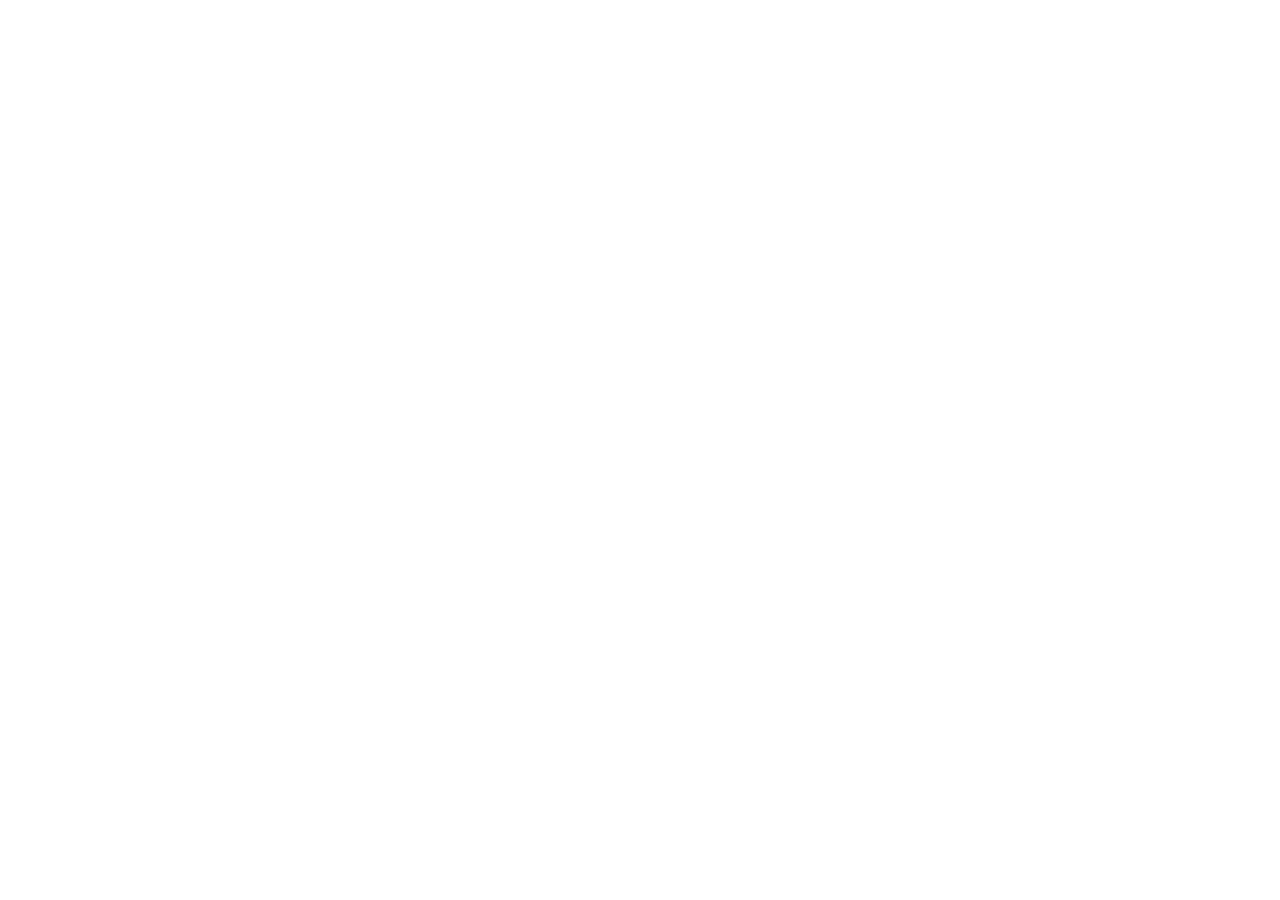
==== index.html @ 7c1869d9 "initial commit" ====
<!DOCTYPE html>
<html lang="pt-BR">

    <head>
        <meta charset="UTF-8">
        <meta name="viewport" content="width=device-width, initial-scale=1.0">
        <title>Lar Alegria de Viver Vovó Olívia</title>
    </head>

    <body>
        


    </body>
</html>
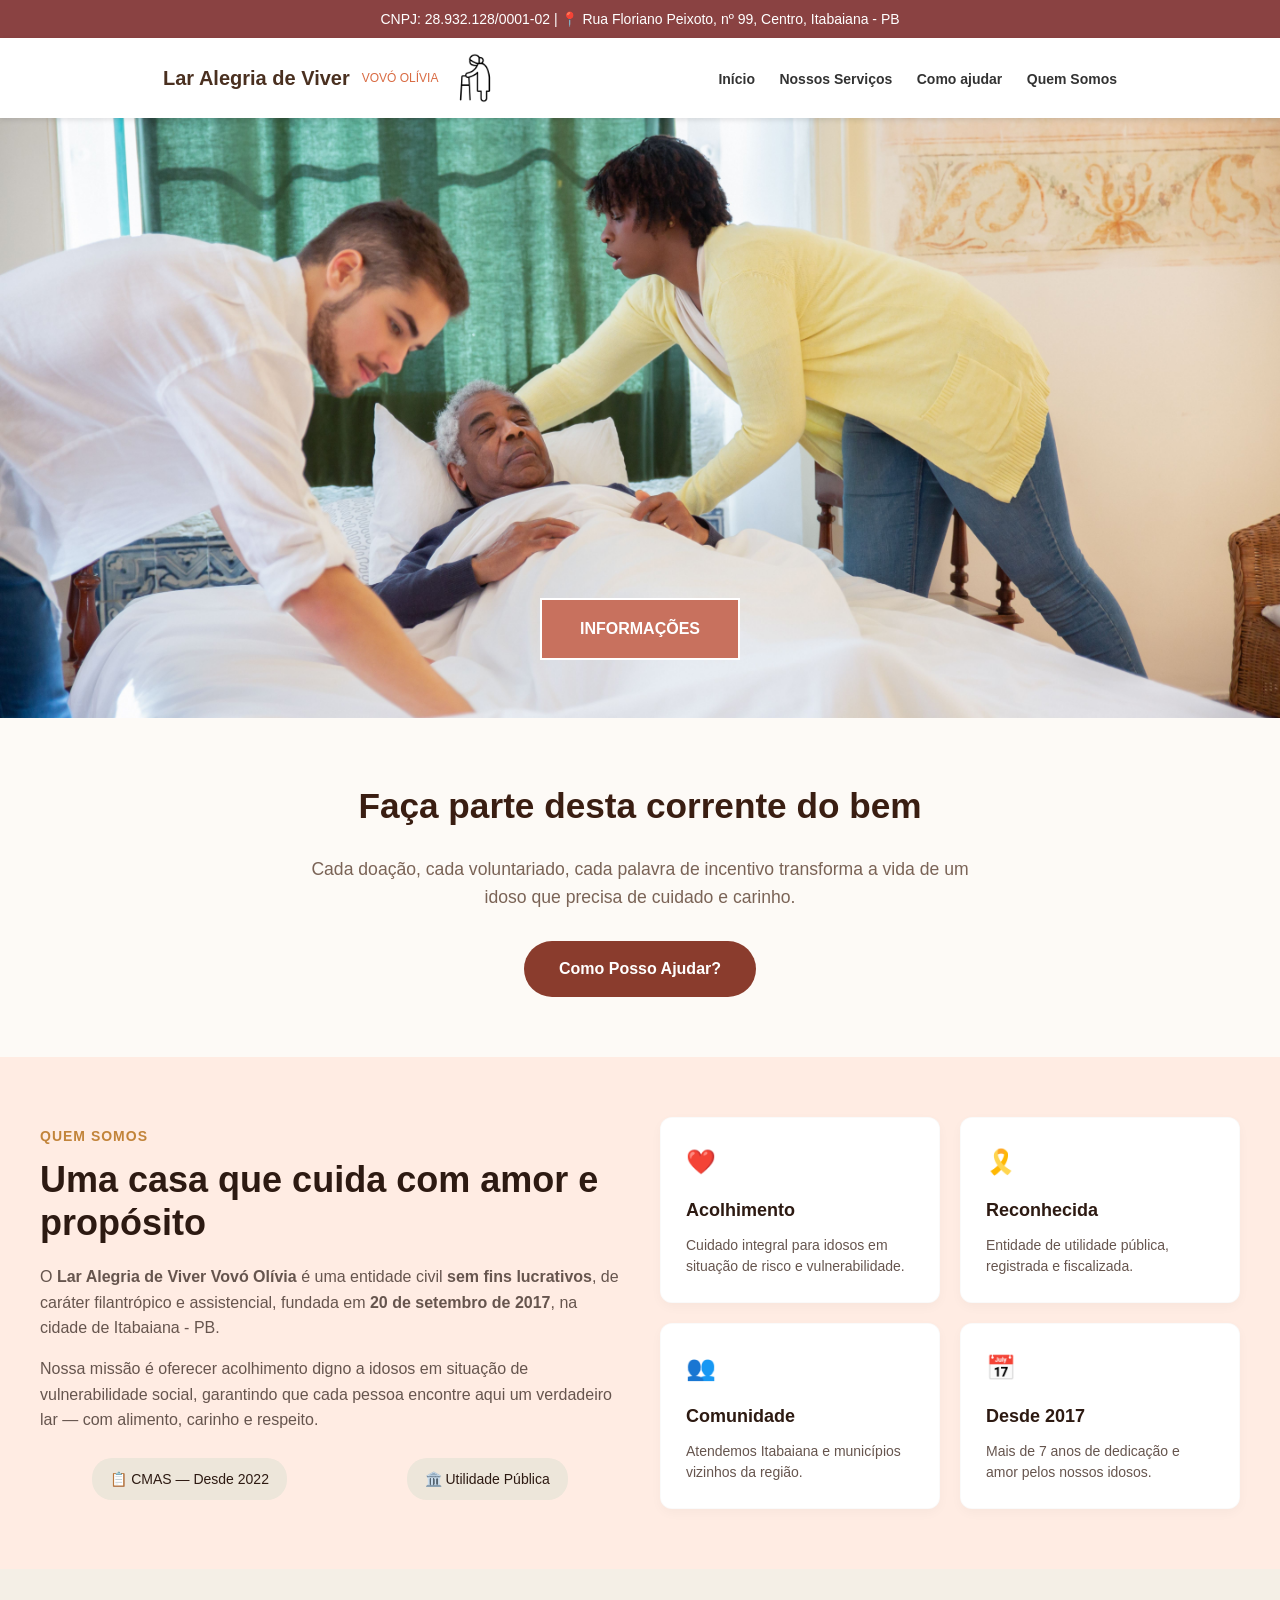
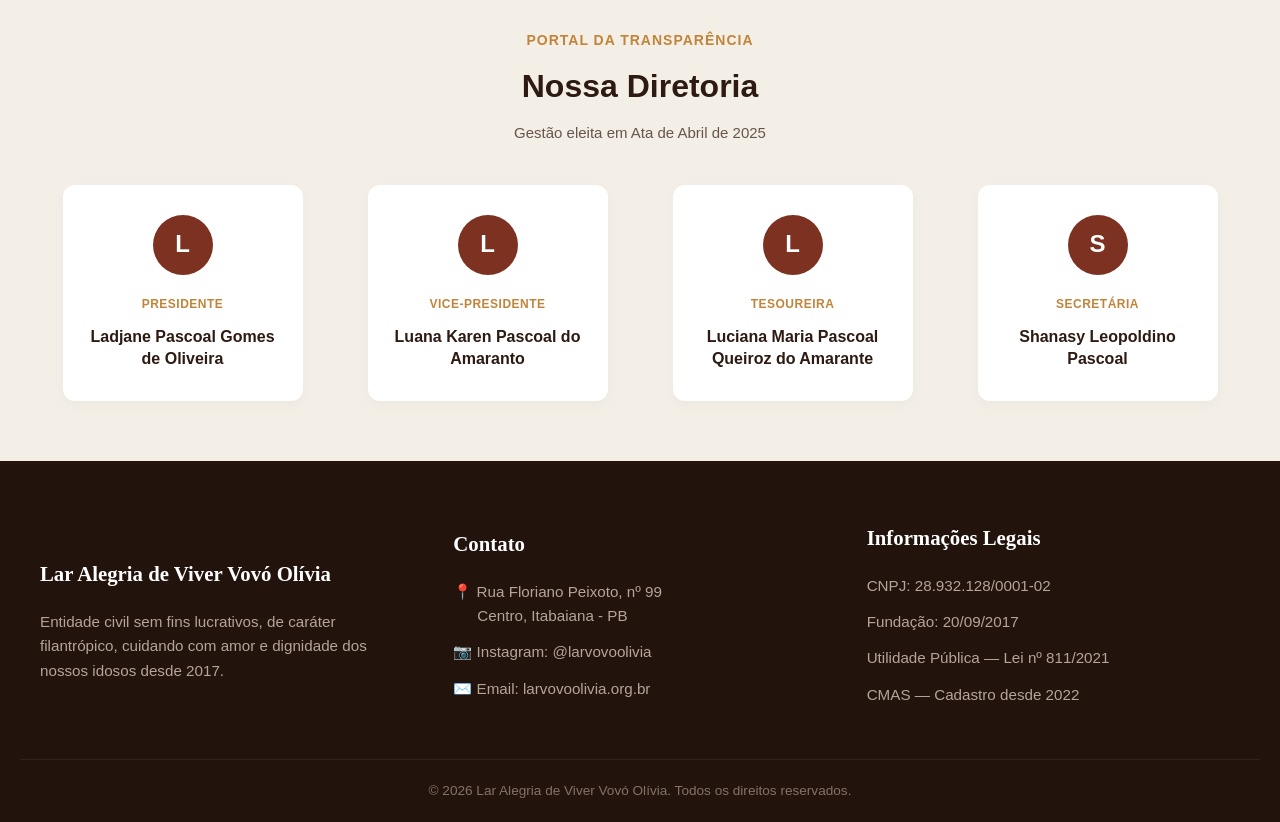
==== commit 224e0bd2: "finalizando a página principal" ====
--- a/index.html
+++ b/index.html
@@ -5,11 +5,167 @@
         <meta charset="UTF-8">
         <meta name="viewport" content="width=device-width, initial-scale=1.0">
         <title>Lar Alegria de Viver Vovó Olívia</title>
+        <link rel="stylesheet" href="css/style.css">
     </head>
 
     <body>
         
+        <div class="topo_info">
+            CNPJ: 28.932.128/0001-02 | 📍 Rua Floriano Peixoto, nº 99, Centro, Itabaiana - PB
+        </div>
 
+        <header>
+            <div class="logo">
+                <h1>Lar Alegria de Viver</h1>
+                <span>Vovó Olívia</span>
+                <img src="imgs/idosa_icone.png">
+            </div>
+
+            <nav>
+                <a href="index.html">Início</a>
+                <a href="">Nossos Serviços</a>
+                <a href="">Como ajudar</a>
+                <a href="#quem_somos">Quem Somos</a>
+            </nav>
+        </header>
+
+        <!--Banner-->
+
+        <section class="banner">
+            <a href="#info" class="botao_info">INFORMAÇÕES</a>
+        </section>
+
+    <section class="secao_cta">
+        <h2>Faça parte desta corrente do bem</h2>
+        <p>Cada doação, cada voluntariado, cada palavra de incentivo transforma a vida 
+            de um idoso que precisa de cuidado e carinho.
+        </p>
+        <a href="#" class="botao_ajudar">Como Posso Ajudar?</a>
+    </section>
+
+
+    <!--Aqui é onde fica as seções explicando sobre a equipe e o lar-->
+
+    <section id="quem_somos" class="secao_quem_somos">
+        <div class="container_quem_somos">
+            
+            <div class="conteudo_esquerdo">
+                <span class="subtitulo_laranja">QUEM SOMOS</span>
+                <h2>Uma casa que cuida com amor e propósito</h2>
+                
+                <p>O <strong>Lar Alegria de Viver Vovó Olívia</strong> é uma entidade civil <strong>sem fins lucrativos</strong>, de caráter filantrópico e assistencial, fundada em <strong>20 de setembro de 2017</strong>, na cidade de Itabaiana - PB.</p>
+                
+                <p>Nossa missão é oferecer acolhimento digno a idosos em situação de vulnerabilidade social, garantindo que cada pessoa encontre aqui um verdadeiro lar — com alimento, carinho e respeito.</p>
+                
+                <div class="tags_container">
+                    <span class="tag_status">📋 CMAS — Desde 2022</span>
+                    <span class="tag_status">🏛️ Utilidade Pública</span>
+                </div>
+            </div>
+
+            <div class="grid_cards_info">
+                <div class="card_info">
+                    <span class="icone_card">❤️</span>
+                    <h3>Acolhimento</h3>
+                    <p>Cuidado integral para idosos em situação de risco e vulnerabilidade.</p>
+                </div>
+                
+                <div class="card_info">
+                    <span class="icone_card">🎗️</span>
+                    <h3>Reconhecida</h3>
+                    <p>Entidade de utilidade pública, registrada e fiscalizada.</p>
+                </div>
+                
+                <div class="card_info">
+                    <span class="icone_card">👥</span>
+                    <h3>Comunidade</h3>
+                    <p>Atendemos Itabaiana e municípios vizinhos da região.</p>
+                </div>
+                
+                <div class="card_info">
+                    <span class="icone_card">📅</span>
+                    <h3>Desde 2017</h3>
+                    <p>Mais de 7 anos de dedicação e amor pelos nossos idosos.</p>
+                </div>
+            </div>
+
+        </div>
+    </section>
+
+    <section id="transparencia" class="secao_diretoria">
+        <div class="container_diretoria">
+            
+            <span class="subtitulo_laranja">PORTAL DA TRANSPARÊNCIA</span>
+            <h2>Nossa Diretoria</h2>
+            <p class="data_gestao">Gestão eleita em Ata de Abril de 2025</p>
+
+            <div class="grid_diretoria">
+                
+                <div class="card_membro">
+                    <div class="avatar_letra">L</div>
+                    <span class="cargo_membro">PRESIDENTE</span>
+                    <h4 class="nome_membro">Ladjane Pascoal Gomes de Oliveira</h4>
+                </div>
+
+                <div class="card_membro">
+                    <div class="avatar_letra">L</div>
+                    <span class="cargo_membro">VICE-PRESIDENTE</span>
+                    <h4 class="nome_membro">Luana Karen Pascoal do Amaranto</h4>
+                </div>
+
+                <div class="card_membro">
+                    <div class="avatar_letra">L</div>
+                    <span class="cargo_membro">TESOUREIRA</span>
+                    <h4 class="nome_membro">Luciana Maria Pascoal Queiroz do Amarante</h4>
+                </div>
+
+                <div class="card_membro">
+                    <div class="avatar_letra">S</div>
+                    <span class="cargo_membro">SECRETÁRIA</span>
+                    <h4 class="nome_membro">Shanasy Leopoldino Pascoal</h4>
+                </div>
+
+            </div>
+        </div>
+    </section>
+
+
+    <!--Final da página com todas as informações que Kauê mandou-->
+
+    <footer id="info">
+        <div class="footer_container">
+
+            <div class="footer_coluna">
+                <h3>Lar Alegria de Viver Vovó Olívia</h3>
+                <p>Entidade civil sem fins lucrativos, de caráter filantrópico, cuidando com amor e dignidade dos nossos idosos desde 2017.</p>
+            </div>
+
+            <div class="footer_coluna">
+                <h3>Contato</h3>
+                <ul>
+                    <li>📍 Rua Floriano Peixoto, nº 99 <br> <span class="indent_endereco">Centro, Itabaiana - PB</span></li>
+                    <li>📷 Instagram: @larvovoolivia</li>
+                    <li>✉️ Email: larvovoolivia.org.br</li>
+                </ul>
+            </div>
+
+            <div class="footer_coluna">
+                <h3>Informações Legais</h3>
+                <ul>
+                    <li>CNPJ: 28.932.128/0001-02</li>
+                    <li>Fundação: 20/09/2017</li>
+                    <li>Utilidade Pública — Lei nº 811/2021</li>
+                    <li>CMAS — Cadastro desde 2022</li>
+                </ul>
+            </div>
+
+        </div> 
+        <hr class="footer_linha">
+    
+        <div class="footer_copyright">
+            <p>&copy; 2026 Lar Alegria de Viver Vovó Olívia. Todos os direitos reservados.</p>
+        </div>
+    </footer>
 
     </body>
 </html>
--- a/css/style.css
+++ b/css/style.css
@@ -0,0 +1,412 @@
+/* Configurações Globais */
+
+/* Comportamento de rolagem suave ao clicar no link #info */
+html {
+    scroll-behavior: smooth;
+}
+
+*{
+    box-sizing: border-box;
+    margin: auto;
+    padding: 0;
+    font-family: Arial, Helvetica, sans-serif;
+}
+
+body
+{
+    background-color: bisque;
+    color:#333;
+    line-height: 1.6;
+}
+
+header
+{
+    background-color: white;
+    position: sticky;
+    top: 0;
+    box-shadow: 0 2px 5px rgba(0,0,0,0.1);
+    display: flex;
+    justify-content: space-between;
+    align-items: center;
+    padding: 15px 5%;
+    z-index: 100;
+}
+
+.topo_info
+{
+    background-color: rgb(138, 66, 66);
+    color: white;
+    text-align: center;
+    padding: 8px;
+    font-size: 14px;
+}
+
+.logo 
+{
+    display: flex;
+    flex-direction: row;
+    align-items: center;
+    gap: 12px;
+}
+
+.logo h1 
+{
+      font-size: 20px;
+      color: #4A3020;
+    }
+
+.logo span 
+{
+    color: #D96B43;
+    font-size: 12px;
+    display: block;
+    text-transform: uppercase;
+}
+
+.logo img
+{
+    height: 50px;
+    width: auto;
+}
+
+nav a
+{
+    color: #333;
+    text-decoration: none;
+    margin-left: 20px;
+    font-weight: bold;
+    font-size: 14px;
+}
+
+nav a:hover{
+    color: blueviolet;
+    cursor: pointer;
+}
+
+
+/* Banner */
+
+.banner 
+{
+    width: 100%;
+    height: 600px;
+    background: url('../imgs/banner.jpg');
+    background-repeat: no-repeat;
+    background-size: cover;
+    background-position: center;
+    text-align: center;
+}
+
+.botao_info
+{
+    width: 200px;
+    text-align: center;
+    padding: 16px 32px;
+    text-decoration: none;
+    font-size: 16px;
+    cursor: pointer;
+    display: inline-block;
+    margin-top: 480px;
+    transition-duration: 0.4;
+    background-color: rgb(200, 113, 94);
+    color: white;
+    font-weight: bold;
+    border: 2px solid white;
+}
+
+.botao_info:hover
+{
+    background-color: crimson;
+}
+
+
+
+
+                /* A parte sobre a equipe e o estabelecimento */
+
+.secao_quem_somos 
+{
+    background-color: #ffece3;
+    padding: 60px 20px;
+    font-family: sans-serif;
+}
+
+.container_quem_somos 
+{
+    max-width: 1200px;
+    margin: 0 auto;
+    display: flex;
+    flex-wrap: wrap;
+    gap: 40px;
+    align-items: center;
+}
+
+.conteudo_esquerdo 
+{
+    flex: 1;
+    min-width: 320px;
+}
+
+.subtitulo_laranja 
+{
+    color: #c2843a;
+    font-size: 14px;
+    font-weight: bold;
+    letter-spacing: 1px;
+    display: block;
+    margin-bottom: 10px;
+}
+
+.conteudo_esquerdo h2 
+{
+    color: #2d1a12;
+    font-size: 36px;
+    margin-bottom: 20px;
+    line-height: 1.2;
+}
+
+.conteudo_esquerdo p 
+{
+    color: #66554e;
+    line-height: 1.6;
+    margin-bottom: 15px;
+    font-size: 16px;
+}
+.tags_container {
+    display: flex;
+    gap: 15px;
+    margin-top: 25px;
+}
+
+.tag_status {
+    background-color: #ede6da;
+    color: #2d1a12;
+    padding: 10px 18px;
+    border-radius: 20px;
+    font-size: 14px;
+    font-weight: 500;
+}
+
+.grid_cards_info {
+    flex: 1;
+    min-width: 320px;
+    display: grid;
+    grid-template-columns: repeat(auto-fit, minmax(220px, 1fr));
+    gap: 20px;
+}
+.card_info {
+    background-color: #ffffff;
+    padding: 25px;
+    border-radius: 12px;
+    box-shadow: 0 4px 12px rgba(0, 0, 0, 0.03);
+    border: 1px solid rgba(0,0,0,0.02);
+}
+
+.icone_card {
+    font-size: 24px;
+    display: block;
+    margin-bottom: 15px;
+    color: #7d3121;
+}
+
+.card_info h3 {
+    color: #2d1a12;
+    font-size: 18px;
+    margin-bottom: 10px;
+}
+
+.card_info p {
+    color: #66554e;
+    font-size: 14px;
+    line-height: 1.5;
+}
+
+
+                /* Parte da diretoria*/
+.secao_diretoria {
+    background-color: #f4efe6;
+    padding: 60px 20px;
+    text-align: center;
+    font-family: sans-serif;
+}
+
+.container_diretoria 
+{
+    max-width: 1200px;
+    margin: 0 auto;
+}
+
+.secao_diretoria h2 
+{
+    color: #2d1a12;
+    font-size: 32px;
+    margin-top: 5px;
+    margin-bottom: 8px;
+}
+
+.data_gestao {
+    color: #66554e;
+    font-size: 15px;
+    margin-bottom: 40px;
+}
+
+.grid_diretoria 
+{
+    display: grid;
+    grid-template-columns: repeat(auto-fit, minmax(250px, 1fr));
+    gap: 20px;
+}
+
+.card_membro 
+{
+    background-color: #ffffff;
+    padding: 30px 20px;
+    border-radius: 12px;
+    box-shadow: 0 4px 12px rgba(0, 0, 0, 0.03);
+    display: flex;
+    flex-direction: column;
+    align-items: center;
+}
+
+.avatar_letra 
+{
+    background-color: #7d3121;
+    color: #ffffff;
+    width: 60px;
+    height: 60px;
+    border-radius: 50%;
+    display: flex;
+    align-items: center;
+    justify-content: center;
+    font-size: 24px;
+    font-weight: bold;
+    margin-bottom: 20px;
+}
+
+.cargo_membro 
+{
+    color: #c2843a;
+    font-size: 12px;
+    font-weight: bold;
+    letter-spacing: 0.5px;
+    margin-bottom: 12px;
+}
+
+.nome_membro 
+{
+    color: #2d1a12;
+    font-size: 16px;
+    line-height: 1.4;
+    margin: 0;
+    font-weight: 600;
+    max-width: 200px;
+}
+
+
+                    /* Parte das informações */
+
+.secao_cta {
+    background-color: #fdfaf6; /* Tom creme do fundo */
+    text-align: center;
+    padding: 60px 20px;
+    font-family: 'Georgia', serif;
+}
+
+.secao_cta h2 {
+    color: #3a1e12;
+    font-size: 2.2rem;
+    margin-bottom: 20px;
+}
+
+.secao_cta p {
+    color: #7a6356;
+    font-size: 1.1rem;
+    max-width: 700px;
+    margin: 0 auto 30px auto;
+    line-height: 1.6;
+}
+
+.botao_ajudar {
+    display: inline-block;
+    background-color: #8a3c2d;
+    color: #ffffff;
+    text-decoration: none;
+    padding: 15px 35px;
+    border-radius: 30px;
+    font-family: sans-serif;
+    font-weight: bold;
+    font-size: 1rem;
+    transition: background 0.3s ease;
+}
+
+.botao_ajudar:hover {
+    background-color: #6e2f23;
+}
+
+
+/* 2. Estilização do Rodapé Escuro */
+footer {
+    background-color: #23130d;
+    color: #b5a499;
+    padding: 60px 20px 20px 20px;
+    font-family: sans-serif;
+}
+
+.footer_container {
+    max-width: 1200px;
+    margin: 0 auto;
+    display: flex; 
+    justify-content: space-between;
+    gap: 40px;
+    flex-wrap: wrap; /* Garante que fique responsivo em telas menores */
+}
+
+.footer_coluna {
+    flex: 1;
+    min-width: 250px;
+}
+
+.footer_coluna h3 {
+    color: #ffffff;
+    font-family: 'Georgia', serif;
+    font-size: 1.3rem;
+    margin-bottom: 20px;
+}
+
+.footer_coluna p {
+    font-size: 0.95rem;
+    line-height: 1.6;
+}
+
+.footer_coluna ul {
+    list-style: none;
+    padding: 0;
+    margin: 0;
+}
+
+.footer_coluna ul li {
+    margin-bottom: 12px;
+    font-size: 0.95rem;
+    line-height: 1.6;
+}
+
+
+/* Alinhamento do endereço abaixo do ícone do mapa */
+.indent_endereco {
+    display: inline-block;
+    padding-left: 24px; 
+}
+
+/* Linha divisória fina */
+.footer_linha {
+    border: 0;
+    border-top: 1px solid #36221a;
+    margin: 40px 0 20px 0;
+}
+
+/* Texto de Copyright */
+.footer_copyright {
+    text-align: center;
+    font-size: 0.85rem;
+    color: #857267;
+}
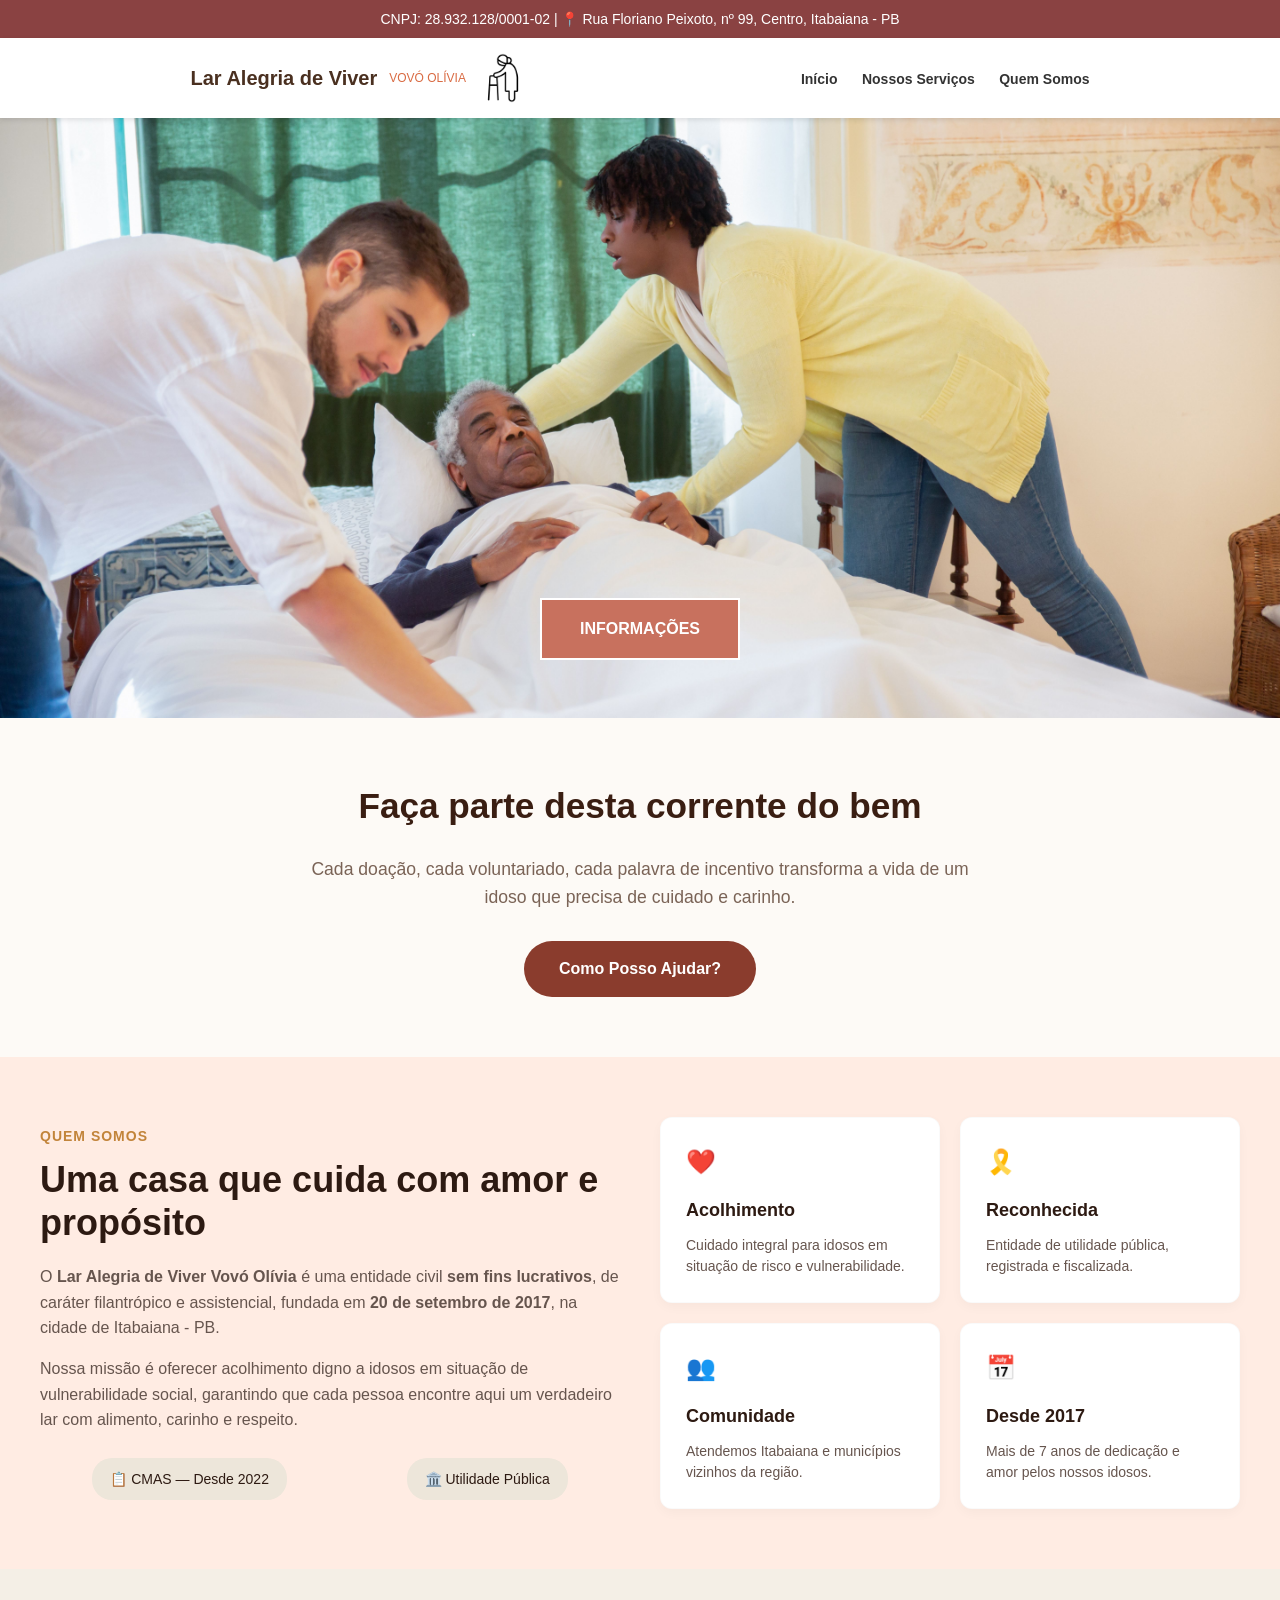
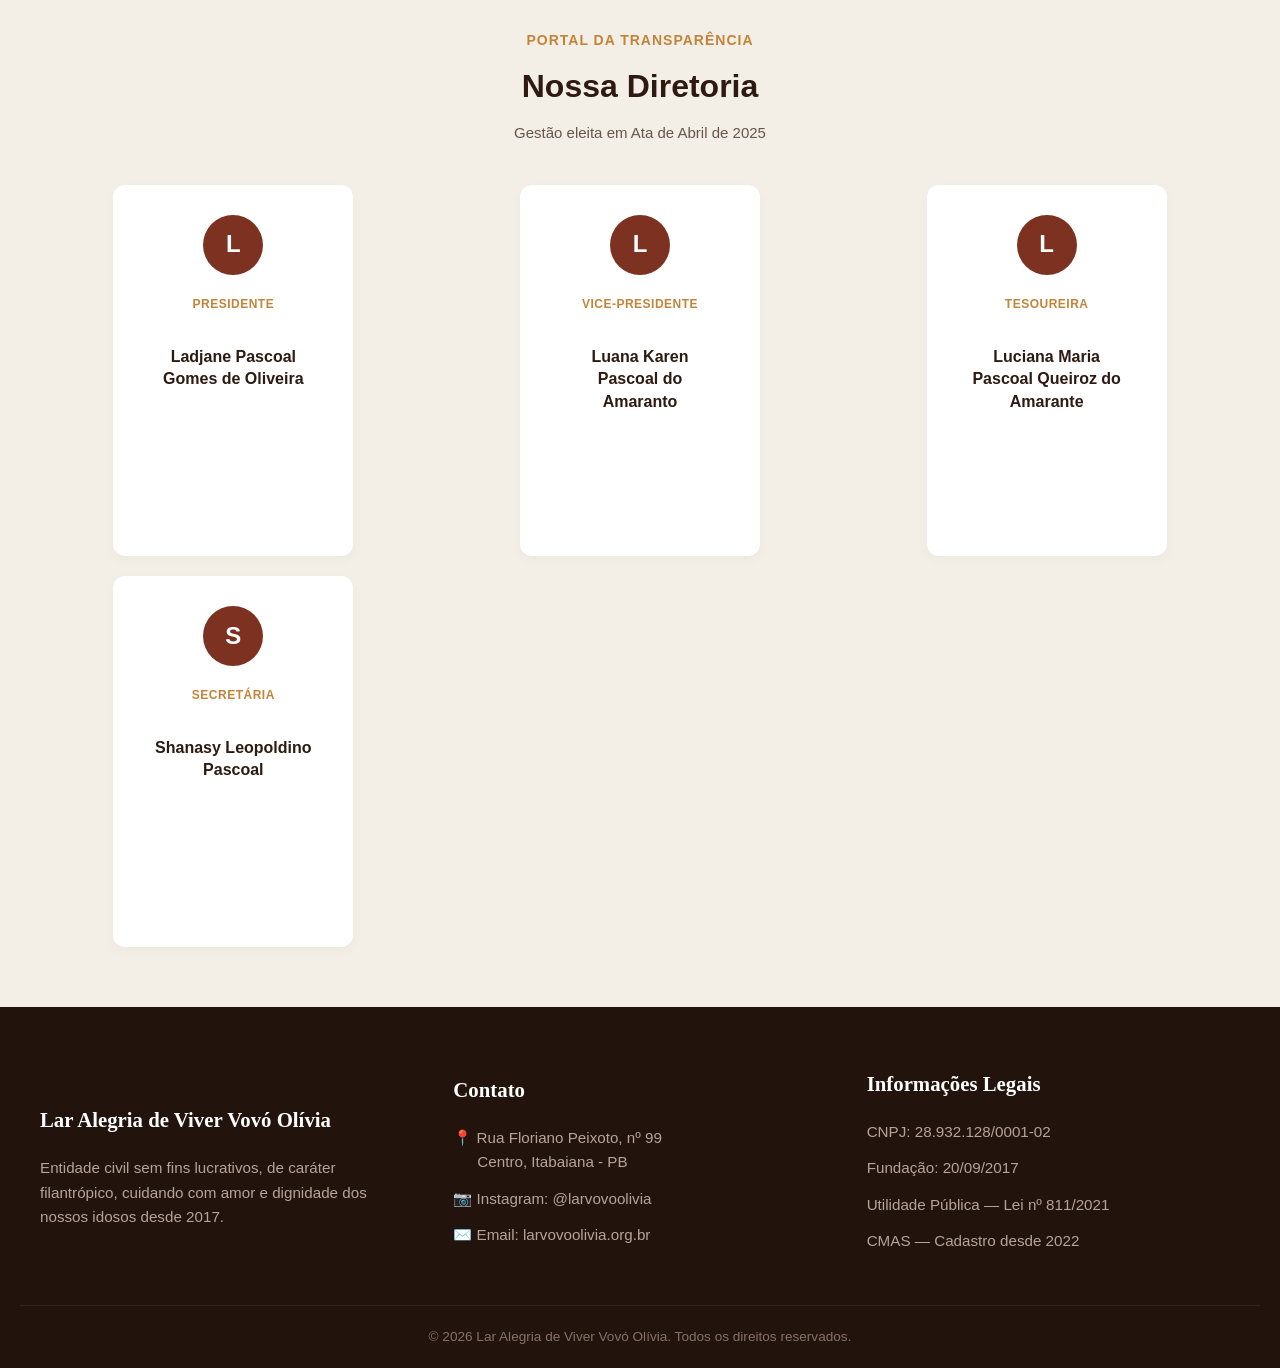
==== commit ae14543f: "finalizando a página" ====
--- a/index.html
+++ b/index.html
@@ -23,8 +23,7 @@
 
             <nav>
                 <a href="index.html">Início</a>
-                <a href="">Nossos Serviços</a>
-                <a href="">Como ajudar</a>
+                <a href="paginas/nossos_servicos.html">Nossos Serviços</a>
                 <a href="#quem_somos">Quem Somos</a>
             </nav>
         </header>
@@ -40,7 +39,7 @@
         <p>Cada doação, cada voluntariado, cada palavra de incentivo transforma a vida 
             de um idoso que precisa de cuidado e carinho.
         </p>
-        <a href="#" class="botao_ajudar">Como Posso Ajudar?</a>
+        <a href="paginas/nossos_servicos.html" id="maneiras_ajudar" class="botao_ajudar">Como Posso Ajudar?</a>
     </section>
 
 
@@ -55,7 +54,7 @@
                 
                 <p>O <strong>Lar Alegria de Viver Vovó Olívia</strong> é uma entidade civil <strong>sem fins lucrativos</strong>, de caráter filantrópico e assistencial, fundada em <strong>20 de setembro de 2017</strong>, na cidade de Itabaiana - PB.</p>
                 
-                <p>Nossa missão é oferecer acolhimento digno a idosos em situação de vulnerabilidade social, garantindo que cada pessoa encontre aqui um verdadeiro lar — com alimento, carinho e respeito.</p>
+                <p>Nossa missão é oferecer acolhimento digno a idosos em situação de vulnerabilidade social, garantindo que cada pessoa encontre aqui um verdadeiro lar com alimento, carinho e respeito.</p>
                 
                 <div class="tags_container">
                     <span class="tag_status">📋 CMAS — Desde 2022</span>
--- a/css/style.css
+++ b/css/style.css
@@ -253,8 +253,22 @@
 .grid_diretoria 
 {
     display: grid;
-    grid-template-columns: repeat(auto-fit, minmax(250px, 1fr));
+    grid-template-columns: repeat(3, 1fr); /* Força EXATAMENTE 3 colunas lado a lado */
     gap: 20px;
+}
+
+/* Quando a tela for menor que 900px (Tablets), caem para 2 colunas */
+@media (max-width: 900px) {
+    .grid_diretoria {
+        grid-template-columns: repeat(2, 1fr); /* Corrigido de 250px para 2 */
+    }
+}
+
+/* Quando a tela for menor que 600px (Celulares), fica 1 por linha para não esmagar */
+@media (max-width: 600px) {
+    .grid_diretoria {
+        grid-template-columns: 1fr; 
+    }
 }
 
 .card_membro 
@@ -299,7 +313,13 @@
     line-height: 1.4;
     margin: 0;
     font-weight: 600;
+    height: 200px;
+    padding: 20px;
     max-width: 200px;
+    display: -webkit-box;
+    -webkit-line-clamp: 3;
+    overflow: hidden;
+    justify-content: space-between;
 }
 
 
@@ -410,3 +430,186 @@
     font-size: 0.85rem;
     color: #857267;
 }
+
+
+
+                        /* Parte do pix */ 
+
+
+.donation-section {
+    background-color: #8b3a2f; 
+    color: #ffffff;
+    border-radius: 16px;
+    display: flex;
+    flex-wrap: wrap;
+    gap: 50px;
+    padding: 50px;
+    max-width: 1100px; 
+    width: 90%; 
+    margin: 60px auto;
+    box-sizing: border-box;
+    box-shadow: 0 8px 30px rgba(0,0,0,0.15);
+    font-family: 'Segoe UI', Tahoma, Geneva, Verdana, sans-serif;
+}
+
+.donation-section * {
+    box-sizing: border-box;
+}
+
+.donation-section .left-col, 
+.donation-section .right-col {
+    flex: 1;
+    min-width: 320px;
+    display: flex;
+    flex-direction: column;
+    justify-content: center;
+}
+
+/* --- LADO ESQUERDO: Textos e Chave --- */
+.donation-section .subtitle {
+    font-size: 0.85rem;
+    letter-spacing: 1.5px;
+    text-transform: uppercase;
+    color: #e0c2bf;
+    margin-bottom: 12px;
+    font-weight: 700;
+    text-align: left;
+}
+
+.donation-section h2 {
+    font-size: 2.8rem;
+    margin: 0 0 16px 0;
+    font-family: 'Georgia', 'Times New Roman', serif;
+    font-weight: normal;
+    text-align: center;
+    line-height: 1.2;
+    color: #ffffff;
+}
+
+.donation-section p {
+    font-size: 1.05rem;
+    line-height: 1.6;
+    color: #f0e6e5;
+    margin: 0 0 30px 0;
+    text-align: left;
+}
+
+/* Caixa do Copia e Cola */
+.donation-section .copy-box {
+    background-color: rgba(255, 255, 255, 0.1);
+    border-radius: 8px;
+    display: flex;
+    align-items: center;
+    justify-content: space-between;
+    padding: 12px 12px 12px 24px;
+    border: 1px solid rgba(255,255,255, 0.2);
+}
+
+.donation-section .pix-key {
+    font-weight: bold;
+    font-size: 1.2rem;
+    letter-spacing: 1px;
+}
+
+.donation-section .btn-copy {
+    background-color: rgba(255, 255, 255, 0.2);
+    color: white;
+    border: 1px solid rgba(255, 255, 255, 0.3);
+    padding: 12px 24px;
+    border-radius: 6px;
+    cursor: pointer;
+    display: flex;
+    align-items: center;
+    gap: 10px;
+    font-size: 1rem;
+    font-weight: 600;
+    transition: all 0.2s ease;
+}
+
+.donation-section .btn-copy:hover {
+    background-color: rgba(255, 255, 255, 0.35);
+}
+
+.donation-section .btn-copy svg {
+    width: 18px;
+    height: 18px;
+    fill: currentColor;
+}
+
+.donation-section h3 {
+    font-size: 1.3rem;
+    margin: 0 0 20px 0;
+    color: #f0e6e5;
+    font-weight: bold;
+    text-align: left;
+}
+
+.donation-section .bank-data-card {
+    background-color: rgba(255, 255, 255, 0.05);
+    border-radius: 12px;
+    padding: 10px 24px;
+    border: 1px solid rgba(255, 255, 255, 0.1);
+}
+
+.donation-section .data-row {
+    display: flex;
+    justify-content: space-between;
+    align-items: center;
+    width: 100%;
+    gap: 20px;
+    padding: 18px 0;
+    border-bottom: 1px solid rgba(255, 255, 255, 0.15);
+    font-size: 1rem;
+}
+
+.donation-section .data-row:last-child {
+    border-bottom: none;
+}
+
+.donation-section .data-label {
+    color: #d8b8b5;
+    text-align: left;
+    flex-shrink: 0;
+}
+
+.donation-section .data-value {
+    font-weight: 600;
+    text-align: right;
+    color: #ffffff;
+    flex-grow: 1;
+    word-break: break-word;
+}
+
+.donation-section .disclaimer {
+    font-size: 0.85rem;
+    color: #d8b8b5;
+    margin-top: 20px;
+    text-align: left;
+}
+
+/* --- RESPONSIVIDADE (Celulares) --- */
+@media (max-width: 768px) {
+    .donation-section {
+        padding: 30px 20px;
+        gap: 40px;
+    }
+    .donation-section h2 {
+        font-size: 2.2rem;
+    }
+    .donation-section .copy-box {
+        flex-direction: column;
+        gap: 15px;
+        padding: 20px;
+    }
+    .donation-section .btn-copy {
+        width: 100%;
+        justify-content: center;
+    }
+    .donation-section .data-row {
+        flex-direction: column;
+        gap: 6px;
+    }
+    .donation-section .data-value {
+        text-align: left;
+    }
+}
